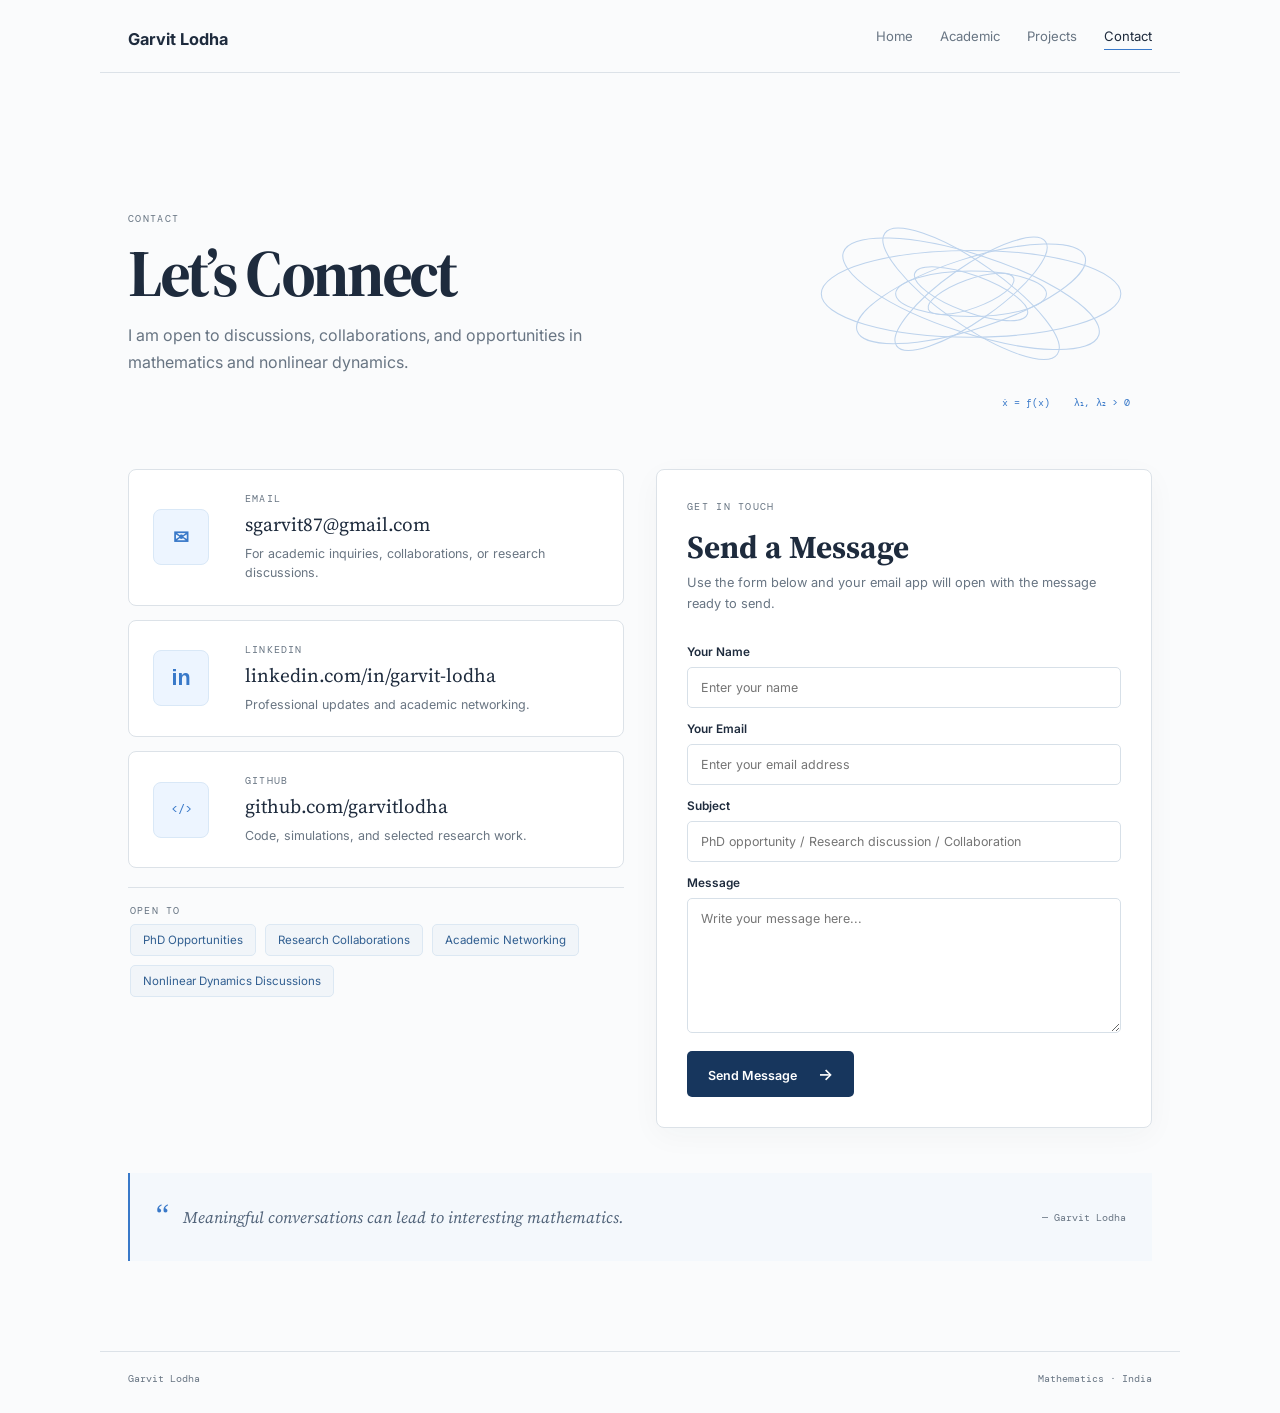
==== contact.html @ 1b2eda85 "Add files via upload" ====
<!DOCTYPE html>
<html lang="en">
<head>
  <meta charset="UTF-8">
  <meta name="viewport" content="width=device-width, initial-scale=1.0">
  <title>Contact | Garvit Lodha</title>
  <link rel="stylesheet" href="style.css">
</head>
<body>

<header class="site-header">
  <a class="site-title" href="index.html">Garvit Lodha</a>
  <nav>
    <a href="index.html">Home</a>
    <a href="academic.html">Academic</a>
    <a href="projects.html">Projects</a>
    <a class="active" href="contact.html">Contact</a>
  </nav>
</header>

<main>
  <section class="contact-hero">
    <div class="contact-hero-copy">
      <p class="label">CONTACT</p>
      <h1>Let’s Connect</h1>
      <p class="subtitle">
        I am open to discussions, collaborations, and opportunities
        in mathematics and nonlinear dynamics.
      </p>
    </div>

    <div class="contact-visual" aria-hidden="true">
      <svg viewBox="0 0 420 230" role="presentation">
        <g fill="none" stroke="currentColor">
          <ellipse cx="245" cy="115" rx="145" ry="42"/>
          <ellipse cx="245" cy="115" rx="130" ry="38" transform="rotate(18 245 115)"/>
          <ellipse cx="245" cy="115" rx="116" ry="34" transform="rotate(-18 245 115)"/>
          <ellipse cx="245" cy="115" rx="102" ry="30" transform="rotate(35 245 115)"/>
          <ellipse cx="245" cy="115" rx="88" ry="26" transform="rotate(-35 245 115)"/>
          <ellipse cx="245" cy="115" rx="73" ry="22"/>
          <ellipse cx="245" cy="115" rx="58" ry="18" transform="rotate(20 245 115)"/>
          <ellipse cx="245" cy="115" rx="44" ry="14" transform="rotate(-20 245 115)"/>
        </g>
      </svg>
      <div class="contact-equation">ẋ = f(x) &nbsp;&nbsp; λ₁, λ₂ &gt; 0</div>
    </div>
  </section>

  <section class="contact-layout">
    <div class="contact-left">
      <div class="contact-card">
        <span class="contact-icon">✉</span>
        <div>
          <p class="contact-label">EMAIL</p>
          <a class="contact-value" href="mailto:sgarvit87@gmail.com">sgarvit87@gmail.com</a>
          <p class="contact-desc">For academic inquiries, collaborations, or research discussions.</p>
        </div>
      </div>

      <div class="contact-card">
        <span class="contact-icon">in</span>
        <div>
          <p class="contact-label">LINKEDIN</p>
          <a class="contact-value" href="https://www.linkedin.com/in/garvit-lodha-456593255/" target="_blank" rel="noopener">linkedin.com/in/garvit-lodha</a>
          <p class="contact-desc">Professional updates and academic networking.</p>
        </div>
      </div>

      <div class="contact-card">
        <span class="contact-icon">&lt;/&gt;</span>
        <div>
          <p class="contact-label">GITHUB</p>
          <a class="contact-value" href="https://github.com/garvitlodha" target="_blank" rel="noopener">github.com/garvitlodha</a>
          <p class="contact-desc">Code, simulations, and selected research work.</p>
        </div>
      </div>

      <div class="open-to">
        <p class="contact-label">OPEN TO</p>
        <div class="tags">
          <span>PhD Opportunities</span>
          <span>Research Collaborations</span>
          <span>Academic Networking</span>
          <span>Nonlinear Dynamics Discussions</span>
        </div>
      </div>
    </div>

    <div class="message-card">
      <p class="label">GET IN TOUCH</p>
      <h2>Send a Message</h2>
      <p class="message-intro">Use the form below and your email app will open with the message ready to send.</p>

      <form id="contact-form">
        <label for="name">Your Name</label>
        <input id="name" name="name" type="text" placeholder="Enter your name" required>

        <label for="email">Your Email</label>
        <input id="email" name="email" type="email" placeholder="Enter your email address" required>

        <label for="subject">Subject</label>
        <input id="subject" name="subject" type="text" placeholder="PhD opportunity / Research discussion / Collaboration" required>

        <label for="message">Message</label>
        <textarea id="message" name="message" rows="6" placeholder="Write your message here..." required></textarea>

        <button type="submit">Send Message <span>→</span></button>
      </form>
    </div>
  </section>

  <section class="contact-quote">
    <span>“</span>
    <p>Meaningful conversations can lead to interesting mathematics.</p>
    <small>— Garvit Lodha</small>
  </section>
</main>

<footer>
  <span>Garvit Lodha</span>
  <span>Mathematics · India</span>
</footer>

<script src="script.js"></script>
</body>
</html>
---- style.css ----
@import url('https://fonts.googleapis.com/css2?family=DM+Mono:wght@400;500&family=Inter:wght@400;500;600;700&family=Source+Serif+4:ital,wght@0,500;0,600;1,500&display=swap');

:root{--bg:#fafbfc;--paper:#fff;--text:#1e2b3d;--muted:#687583;--line:#dce2e8;--accent:#3979c9;--soft:#f1f5f9}
*{box-sizing:border-box}
html{scroll-behavior:smooth}
body{margin:0;background:var(--bg);color:var(--text);font-family:Inter,Arial,sans-serif}
a{text-decoration:none;color:inherit}
.site-header{max-width:1080px;margin:auto;padding:28px 28px 22px;border-bottom:1px solid var(--line);display:flex;justify-content:space-between;align-items:center}
.site-title{font-weight:700;font-size:1.02rem}
nav{display:flex;gap:27px}
nav a{font-size:.82rem;color:var(--muted);padding-bottom:5px;border-bottom:1px solid transparent}
nav a:hover,nav a.active{color:var(--text)}
nav a.active{border-color:var(--accent)}
main{max-width:1080px;margin:auto;padding:66px 28px 90px}
h1,h2{font-family:"Source Serif 4",Georgia,serif}
.label{font-family:"DM Mono",monospace;font-size:.63rem;letter-spacing:.13em;color:var(--muted);margin:0 0 15px}

/* HOME */
.intro-section{display:grid;grid-template-columns:minmax(0,1.25fr) 300px;gap:85px;align-items:center;min-height:570px}
.intro-text{padding-bottom:10px}
.intro-text h1{font-size:clamp(3.4rem,6vw,5.6rem);line-height:.98;letter-spacing:-.055em;margin:0}
.role{margin:12px 0 32px;color:var(--accent);font-size:.88rem;font-weight:500}
.bio{max-width:650px;margin:0 0 16px;color:#4f5b67;font-size:.94rem;line-height:1.82}
.interest-line{max-width:690px;margin-top:29px;padding-top:16px;border-top:1px solid var(--line);display:grid;grid-template-columns:115px 1fr;gap:15px;font-size:.73rem;line-height:1.65}
.interest-line span{color:var(--muted)}
.interest-line strong{font-weight:500}
.profile{position:relative}
.photo-wrap{background:var(--paper);padding:8px;border:1px solid var(--line)}
.photo-wrap img{display:block;width:100%;height:365px;object-fit:cover}
.caption{margin:11px 0 0;color:var(--muted);font-size:.66rem;line-height:1.5}
.math-mark{margin-top:17px;display:flex;justify-content:space-between;font: .61rem "DM Mono",monospace;color:var(--accent)}
.current-section{margin-top:70px;padding-top:40px;border-top:1px solid var(--line);display:grid;grid-template-columns:1fr 1fr;gap:90px}
.section-heading h2{margin:0;font-size:clamp(1.9rem,3.3vw,2.9rem);line-height:1.08;letter-spacing:-.04em}
.current-copy{max-width:480px;padding-top:18px}
.current-copy p{margin:0 0 20px;color:#596570;font-size:.9rem;line-height:1.8}
.current-copy a{color:var(--accent);font-size:.78rem;font-weight:600}

/* ACADEMIC + RESEARCH */
.page-intro{display:flex;justify-content:space-between;align-items:end;gap:40px}
.page-intro h1{font-size:clamp(2.8rem,5vw,4.7rem);line-height:1.02;letter-spacing:-.045em;margin:0}
.subtitle{color:var(--muted);font-size:.94rem;line-height:1.7;margin:15px 0 0}
.equation{font-family:"DM Mono",monospace;color:var(--accent);font-size:.68rem;display:grid;gap:8px;text-align:right}
.tabs{display:flex;margin-top:50px;border-bottom:1px solid var(--line)}
.tab{border:0;background:transparent;color:var(--muted);font:500 .86rem Inter,Arial,sans-serif;padding:13px 30px 14px;cursor:pointer;border-bottom:2px solid transparent}
.tab.active{color:var(--text);border-color:var(--accent);background:var(--paper)}
.tab-panel{display:none;padding-top:43px}.tab-panel.active{display:block}
.content-grid{display:grid;grid-template-columns:1.35fr .8fr;gap:85px}
.block{padding:0 0 38px;margin-bottom:38px;border-bottom:1px solid var(--line)}
.block:last-child{margin-bottom:0}
.block h2{font-size:1.48rem;line-height:1.3;margin:0 0 7px;font-weight:600}
.block>p:not(.label):not(.meta){color:#566270;line-height:1.75;font-size:.9rem;max-width:650px}
.education-item{padding-left:18px;border-left:2px solid #bcd4ef;margin:0 0 27px}
.education-item:last-child{margin-bottom:0}
.year,.meta{font-family:"DM Mono",monospace;font-size:.64rem;color:var(--muted)}
.education-item h2{margin:6px 0 3px;font-size:1.36rem}
.education-item p{margin:0;color:#566270;font-size:.86rem}
.meta{margin:8px 0 0!important}
.side-block{padding:0 0 38px}
.skills{display:flex;gap:10px}.skills span{background:var(--soft);border:1px solid #e0e8f0;padding:10px 18px;font-size:.78rem;border-radius:3px}
.research-sketch{border-top:1px solid var(--line);padding-top:24px;color:var(--muted)}
.research-sketch svg{width:100%;height:auto}.research-sketch path{stroke:#9dbfe5;stroke-width:1;opacity:.8}.research-sketch span{font:.63rem "DM Mono",monospace}
.research-grid{grid-template-columns:1.1fr .9fr}
.interest-list{list-style:none;margin:0;padding:0}.interest-list li{font-family:"Source Serif 4",Georgia,serif;font-size:1.16rem;padding:9px 0;border-bottom:1px solid var(--line)}
.interest-list li:before{content:"";display:inline-block;width:6px;height:6px;border-radius:50%;background:var(--accent);margin:0 13px 3px 0}
.research-aside{min-height:420px;background:var(--paper);border:1px solid var(--line);padding:35px;display:flex;flex-direction:column;justify-content:center;position:relative;overflow:hidden}
.large-equation{font:1.5rem "DM Mono",monospace;color:var(--accent);position:relative;z-index:2}
.phase-lines{position:absolute;width:520px;height:250px;border:1px solid #cfe0f2;border-radius:50%;transform:rotate(-25deg);right:-150px;top:95px}.phase-lines:before,.phase-lines:after{content:"";position:absolute;inset:20px;border:1px solid #d8e6f5;border-radius:50%}.phase-lines:after{inset:40px}
.research-aside p{position:relative;z-index:2;color:var(--muted);font:italic 1.05rem "Source Serif 4",Georgia,serif;line-height:1.5;margin-top:140px}
footer{max-width:1080px;margin:auto;padding:20px 28px 28px;border-top:1px solid var(--line);display:flex;justify-content:space-between;color:var(--muted);font:.62rem "DM Mono",monospace}

@media(max-width:760px){
.site-header{padding:22px 18px 17px}nav{gap:14px}nav a{font-size:.7rem}main{padding:48px 18px 65px}
.intro-section{grid-template-columns:1fr;gap:40px;min-height:0}
.intro-text h1{font-size:clamp(3rem,15vw,4.4rem)}
.role{margin-bottom:27px}.bio{font-size:.9rem;line-height:1.75}
.interest-line{grid-template-columns:1fr;gap:4px;margin-top:26px}
.profile{max-width:330px}.photo-wrap img{height:auto;max-height:430px}
.current-section{margin-top:55px;grid-template-columns:1fr;gap:18px}.current-copy{padding-top:0}
.page-intro{display:block}.equation{text-align:left;margin-top:20px;display:flex;gap:18px}
.tabs{margin-top:37px}.tab{padding-left:20px;padding-right:20px}
.content-grid,.research-grid{grid-template-columns:1fr;gap:35px}
.block{padding-bottom:30px;margin-bottom:30px}.research-aside{min-height:300px}
.research-aside p{margin-top:110px}footer{padding-left:18px;padding-right:18px}
}


/* PROJECTS */
.project-list{margin-top:55px}
.project-main{display:grid;grid-template-columns:55px 1fr;gap:20px;padding:35px 0;border-top:1px solid var(--line);border-bottom:1px solid var(--line)}
.project-number{font: .68rem "DM Mono",monospace;color:var(--accent)}
.project-main h2{font-size:2rem;line-height:1.25;max-width:850px;margin:0 0 16px}
.project-main p:not(.label){max-width:720px;color:#566270;line-height:1.8;font-size:.9rem}
.project-links{display:flex;gap:25px;margin-top:24px}
.project-links a{font-size:.78rem;font-weight:600;color:var(--accent)}
.project-links .disabled{opacity:.45;cursor:default}
.project-row{display:grid;grid-template-columns:55px 1fr auto;gap:20px;align-items:start;padding:30px 0;border-bottom:1px solid var(--line)}
.project-row h2{font-size:1.35rem;margin:0 0 7px}
.project-row p:not(.label){margin:0;color:#66727e;font-size:.86rem;line-height:1.7;max-width:650px}
.status{font: .6rem "DM Mono",monospace;color:var(--muted);padding-top:3px}

/* CONTACT */
.contact-hero{
  display:grid;
  grid-template-columns:1.1fr .9fr;
  gap:60px;
  align-items:center;
  min-height:310px;
}
.contact-hero-copy h1{
  font-size:clamp(3rem,5.2vw,4.8rem);
  line-height:1;
  letter-spacing:-.05em;
  margin:0;
}
.contact-hero-copy .subtitle{max-width:620px;font-size:1rem}
.contact-visual{
  min-height:230px;
  position:relative;
  display:flex;
  align-items:center;
  justify-content:center;
  color:#a9c6e8;
}
.contact-visual svg{width:100%;max-width:440px;opacity:.75}
.contact-equation{
  position:absolute;
  right:5%;
  bottom:4px;
  color:var(--accent);
  font:.65rem "DM Mono",monospace;
}
.contact-layout{
  display:grid;
  grid-template-columns:1fr 1fr;
  gap:32px;
  margin-top:20px;
}
.contact-left{
  display:flex;
  flex-direction:column;
  gap:14px;
}
.contact-card{
  display:grid;
  grid-template-columns:72px 1fr;
  gap:20px;
  align-items:center;
  background:var(--paper);
  border:1px solid var(--line);
  border-radius:8px;
  padding:22px 24px;
}
.contact-icon{
  width:56px;
  height:56px;
  display:flex;
  align-items:center;
  justify-content:center;
  border-radius:8px;
  background:#edf5ff;
  color:var(--accent);
  border:1px solid #d9e8f7;
  font-weight:700;
  font-size:1.2rem;
}
.contact-card:nth-child(2) .contact-icon{font-family:Arial,sans-serif;font-size:1.35rem}
.contact-card:nth-child(3) .contact-icon{font:.72rem "DM Mono",monospace}
.contact-label{
  font:.63rem "DM Mono",monospace;
  letter-spacing:.12em;
  color:var(--muted);
  margin:0 0 7px;
}
.contact-value{
  font-family:"Source Serif 4",Georgia,serif;
  color:var(--text);
  font-size:1.2rem;
  line-height:1.35;
  overflow-wrap:anywhere;
}
.contact-value:hover{color:var(--accent)}
.contact-desc{
  margin:6px 0 0;
  color:#697582;
  font-size:.78rem;
  line-height:1.55;
}
.open-to{
  padding:16px 2px 0;
  border-top:1px solid var(--line);
  margin-top:5px;
}
.tags{display:flex;flex-wrap:wrap;gap:9px}
.tags span{
  background:var(--soft);
  border:1px solid #dce8f3;
  color:#315f91;
  padding:8px 12px;
  border-radius:5px;
  font-size:.72rem;
}
.message-card{
  background:var(--paper);
  border:1px solid var(--line);
  border-radius:8px;
  padding:30px;
  box-shadow:0 8px 30px rgba(30,43,61,.035);
}
.message-card h2{
  font-size:2rem;
  margin:0 0 7px;
  line-height:1.2;
}
.message-intro{
  margin:0 0 25px;
  color:var(--muted);
  font-size:.8rem;
  line-height:1.6;
}
#contact-form{display:grid;gap:8px}
#contact-form label{
  font-size:.74rem;
  font-weight:600;
  margin-top:6px;
}
#contact-form input,
#contact-form textarea{
  width:100%;
  border:1px solid #d7e0e8;
  background:#fff;
  color:var(--text);
  border-radius:5px;
  padding:12px 13px;
  font:400 .78rem Inter,Arial,sans-serif;
  outline:none;
  resize:vertical;
}
#contact-form input:focus,
#contact-form textarea:focus{border-color:#8fb6df;box-shadow:0 0 0 3px #edf5ff}
#contact-form textarea{min-height:135px}
#contact-form button{
  margin-top:10px;
  justify-self:start;
  border:0;
  border-radius:5px;
  background:#17365d;
  color:#fff;
  padding:13px 21px;
  font:600 .78rem Inter,Arial,sans-serif;
  cursor:pointer;
}
#contact-form button:hover{background:#23558e}
#contact-form button span{margin-left:18px;font-size:1rem}
.contact-quote{
  margin-top:45px;
  padding:22px 26px;
  background:#f4f8fc;
  border-left:2px solid var(--accent);
  display:grid;
  grid-template-columns:auto 1fr auto;
  gap:14px;
  align-items:center;
}
.contact-quote>span{
  font:2rem "Source Serif 4",Georgia,serif;
  color:var(--accent);
}
.contact-quote p{
  margin:0;
  font:italic 1rem "Source Serif 4",Georgia,serif;
  color:#52647a;
}
.contact-quote small{
  font:.65rem "DM Mono",monospace;
  color:var(--muted);
}

@media(max-width:760px){
  .contact-hero{grid-template-columns:1fr;gap:10px;min-height:0}
  .contact-visual{min-height:170px}
  .contact-layout{grid-template-columns:1fr;gap:24px;margin-top:15px}
  .contact-card{grid-template-columns:58px 1fr;gap:15px;padding:18px}
  .contact-icon{width:48px;height:48px}
  .contact-value{font-size:1.05rem}
  .message-card{padding:23px 18px}
  .contact-quote{grid-template-columns:auto 1fr;gap:8px}
  .contact-quote small{grid-column:2}
}

/* PROJECTS */
.projects-hero{
  display:grid;grid-template-columns:1.2fr .8fr;gap:50px;align-items:end;
  min-height:285px;
}
.projects-hero h1{font-size:clamp(3rem,5vw,4.6rem);line-height:1;letter-spacing:-.05em;margin:0}
.projects-note{align-self:center;justify-self:end;max-width:260px;color:#52647a}
.projects-note span{font:italic 1rem "Source Serif 4",Georgia,serif}
.projects-note small{display:block;margin-top:10px;font:.65rem "DM Mono",monospace}
.project-main-card{
  border:1px solid var(--line);border-radius:8px;background:var(--paper);
  padding:28px 30px;box-shadow:0 8px 30px rgba(30,43,61,.035)
}
.project-card-top{display:flex;justify-content:space-between;align-items:center;margin-bottom:18px}
.project-number{
  width:36px;height:36px;border-radius:5px;background:#0f5bd8;color:white;
  display:grid;place-items:center;font:.68rem "DM Mono",monospace
}
.project-status{
  border:1px solid #d9e8f7;background:#f4f8fc;color:#32659b;
  padding:8px 12px;border-radius:5px;font:.62rem "DM Mono",monospace
}
.project-card-grid{display:grid;grid-template-columns:1.05fr .95fr;gap:35px;align-items:center}
.project-card-copy h2{font-size:clamp(1.8rem,3vw,2.65rem);line-height:1.08;margin:4px 0 12px}
.project-meta{font:.68rem "DM Mono",monospace;color:var(--muted)}
.project-description{font-size:.82rem;line-height:1.75;max-width:610px}
.project-progress{
  border-top:1px solid var(--line);border-bottom:1px solid var(--line);
  padding:14px 0;margin:18px 0;display:grid;gap:9px;font-size:.75rem
}
.dot{display:inline-block;width:9px;height:9px;border-radius:50%;margin-right:8px}
.dot.done{background:#1aa36f}.dot.current{background:#2467d8}
.project-button{
  display:inline-flex;align-items:center;gap:20px;background:#17365d;color:#fff;
  padding:13px 19px;border-radius:5px;font-size:.75rem
}
.project-button:hover{background:#23558e}
.project-figure{color:#1f68dc;text-align:center}
.project-figure svg{width:100%;max-width:460px}
.project-figure p{font:italic .65rem "Source Serif 4",Georgia,serif;color:#61758c}
.project-quote{
  margin:28px 0 0;padding:20px 24px;background:#f4f8fc;border-left:2px solid var(--accent);
  display:flex;gap:12px;align-items:center
}
.project-quote span{font:2rem Georgia,serif;color:var(--accent)}
.project-quote p{margin:0;font:italic 1rem "Source Serif 4",Georgia,serif;color:#52647a}

/* PROJECT DETAIL */
.back-link{display:inline-block;margin:30px 0 18px;color:#155fc2;font-size:.75rem}
.detail-heading{max-width:1050px}
.detail-heading h1{font-size:clamp(2.2rem,4.5vw,4rem);line-height:1.05;letter-spacing:-.045em;margin:0 0 14px}
.detail-meta{font:.67rem "DM Mono",monospace;color:var(--muted)}
.detail-status{display:flex;flex-wrap:wrap;gap:10px;margin-top:18px}
.detail-status span{background:#f4f8fc;border:1px solid #dce8f3;padding:9px 13px;border-radius:5px;font-size:.7rem}
.detail-section,.detail-system,.detail-grid,.resources{margin-top:38px}
.detail-section{max-width:850px}
.detail-section h2,.detail-system h2,.detail-card h2,.resources h2{font-size:1.35rem;margin:0 0 10px}
.detail-section p,.detail-system p,.detail-card p,.detail-card li{font-size:.8rem;line-height:1.75;color:#52647a}
.detail-system{
  display:grid;grid-template-columns:1.05fr .95fr;gap:30px;align-items:center;
  padding:25px;border:1px solid var(--line);border-radius:8px;background:#fbfdff
}
.equation-box{
  margin:17px 0;padding:18px 20px;background:#fff;border:1px solid #dce6ef;
  border-radius:6px;font:1rem Georgia,serif;line-height:2;color:#17365d
}
.small-note{font-size:.68rem!important;color:var(--muted)!important}
.detail-attractor{color:#1f68dc;text-align:center}.detail-attractor svg{width:100%}
.detail-grid{display:grid;grid-template-columns:1fr 1fr;gap:18px}
.detail-card{
  border:1px solid var(--line);border-radius:8px;background:var(--paper);padding:22px
}
.detail-card:first-child{grid-row:span 2}
.detail-card ul{padding-left:18px;margin-bottom:0}
.mini-plot{
  height:70px;border:1px solid #dce6ef;background:#fbfdff;border-radius:5px;
  margin:14px 0;position:relative;overflow:hidden
}
.mini-plot:before,.mini-plot:after{
  content:"";position:absolute;left:-5%;right:-5%;height:2px;
  background:#286ddd;top:50%;transform:rotate(-5deg)
}
.mini-plot:after{background:#e25a5a;transform:rotate(7deg);opacity:.8}
.detail-card small{font-size:.65rem;color:var(--muted)}
.image-strip{display:grid;grid-template-columns:repeat(3,1fr);gap:5px;margin:14px 0}
.image-strip div{
  height:55px;background:#e9eef4;border:1px solid #d8e0e8;display:grid;
  place-items:center;font:.58rem "DM Mono",monospace;color:#61758c
}
.resource-grid{display:grid;grid-template-columns:repeat(4,1fr);gap:10px}
.resource{
  border:1px solid #dce8f3;background:#f4f8fc;border-radius:6px;padding:15px;
  display:grid;gap:6px
}
.resource strong{font-size:.75rem}.resource span{font-size:.63rem;color:var(--muted)}
.resource.muted{opacity:.55}
.detail-footer-note{
  margin:25px 0;padding:20px 24px;background:#f4f8fc;
  font:italic .9rem "Source Serif 4",Georgia,serif;color:#52647a
}
.detail-footer-note span{float:right;font:.63rem "DM Mono",monospace}

@media(max-width:760px){
  .projects-hero,.project-card-grid,.detail-system{grid-template-columns:1fr}
  .projects-hero{min-height:0;gap:18px}
  .projects-note{justify-self:start}
  .project-main-card{padding:20px 17px}
  .project-card-top{align-items:flex-start;gap:10px}
  .project-status{font-size:.54rem}
  .detail-grid{grid-template-columns:1fr}
  .detail-card:first-child{grid-row:auto}
  .resource-grid{grid-template-columns:1fr 1fr}
  .detail-footer-note span{float:none;display:block;margin-top:8px}
}
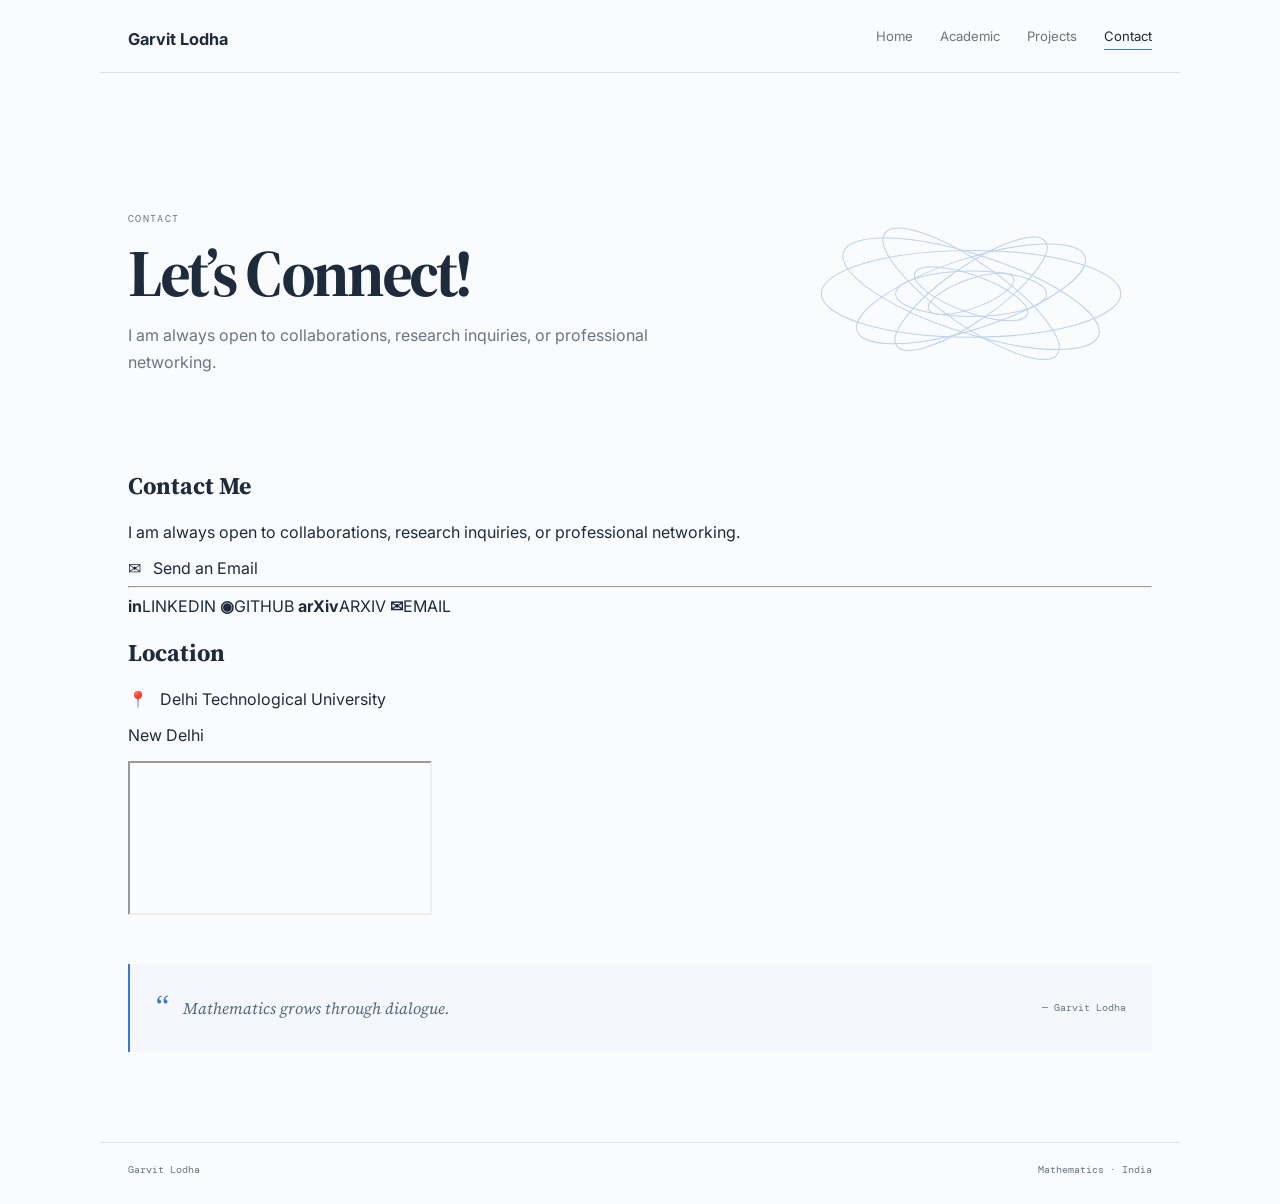
==== commit 24bb3f43: "Add files via upload" ====
--- a/contact.html
+++ b/contact.html
@@ -7,7 +7,6 @@
   <link rel="stylesheet" href="style.css">
 </head>
 <body>
-
 <header class="site-header">
   <a class="site-title" href="index.html">Garvit Lodha</a>
   <nav>
@@ -22,15 +21,11 @@
   <section class="contact-hero">
     <div class="contact-hero-copy">
       <p class="label">CONTACT</p>
-      <h1>Let’s Connect</h1>
-      <p class="subtitle">
-        I am open to discussions, collaborations, and opportunities
-        in mathematics and nonlinear dynamics.
-      </p>
+      <h1>Let’s Connect!</h1>
+      <p class="subtitle">I am always open to collaborations, research inquiries, or professional networking.</p>
     </div>
-
     <div class="contact-visual" aria-hidden="true">
-      <svg viewBox="0 0 420 230" role="presentation">
+      <svg viewBox="0 0 420 230">
         <g fill="none" stroke="currentColor">
           <ellipse cx="245" cy="115" rx="145" ry="42"/>
           <ellipse cx="245" cy="115" rx="130" ry="38" transform="rotate(18 245 115)"/>
@@ -42,76 +37,50 @@
           <ellipse cx="245" cy="115" rx="44" ry="14" transform="rotate(-20 245 115)"/>
         </g>
       </svg>
-      <div class="contact-equation">ẋ = f(x) &nbsp;&nbsp; λ₁, λ₂ &gt; 0</div>
     </div>
   </section>
 
-  <section class="contact-layout">
-    <div class="contact-left">
-      <div class="contact-card">
-        <span class="contact-icon">✉</span>
-        <div>
-          <p class="contact-label">EMAIL</p>
-          <a class="contact-value" href="mailto:sgarvit87@gmail.com">sgarvit87@gmail.com</a>
-          <p class="contact-desc">For academic inquiries, collaborations, or research discussions.</p>
-        </div>
-      </div>
+  <section class="simple-contact-box">
+    <h2>Contact Me</h2>
+    <p>I am always open to collaborations, research inquiries, or professional networking.</p>
+    <a class="email-button" href="mailto:sgarvit87@gmail.com">✉ &nbsp; Send an Email</a>
+  </section>
 
-      <div class="contact-card">
-        <span class="contact-icon">in</span>
-        <div>
-          <p class="contact-label">LINKEDIN</p>
-          <a class="contact-value" href="https://www.linkedin.com/in/garvit-lodha-456593255/" target="_blank" rel="noopener">linkedin.com/in/garvit-lodha</a>
-          <p class="contact-desc">Professional updates and academic networking.</p>
-        </div>
-      </div>
+  <hr class="contact-divider">
 
-      <div class="contact-card">
-        <span class="contact-icon">&lt;/&gt;</span>
-        <div>
-          <p class="contact-label">GITHUB</p>
-          <a class="contact-value" href="https://github.com/garvitlodha" target="_blank" rel="noopener">github.com/garvitlodha</a>
-          <p class="contact-desc">Code, simulations, and selected research work.</p>
-        </div>
-      </div>
+  <section class="profile-links">
+    <a href="https://www.linkedin.com/in/garvit-lodha-456593255/" target="_blank" rel="noopener">
+      <strong>in</strong><span>LINKEDIN</span>
+    </a>
+    <a href="https://github.com/garvitlodha" target="_blank" rel="noopener">
+      <strong>◉</strong><span>GITHUB</span>
+    </a>
+    <a href="https://arxiv.org/" target="_blank" rel="noopener">
+      <strong>arXiv</strong><span>ARXIV</span>
+    </a>
+    <a href="mailto:sgarvit87@gmail.com">
+      <strong>✉</strong><span>EMAIL</span>
+    </a>
+  </section>
 
-      <div class="open-to">
-        <p class="contact-label">OPEN TO</p>
-        <div class="tags">
-          <span>PhD Opportunities</span>
-          <span>Research Collaborations</span>
-          <span>Academic Networking</span>
-          <span>Nonlinear Dynamics Discussions</span>
-        </div>
-      </div>
+  <section class="location-section">
+    <div>
+      <h2>Location</h2>
+      <p class="location-name">📍 &nbsp; Delhi Technological University</p>
+      <p class="location-city">New Delhi</p>
     </div>
-
-    <div class="message-card">
-      <p class="label">GET IN TOUCH</p>
-      <h2>Send a Message</h2>
-      <p class="message-intro">Use the form below and your email app will open with the message ready to send.</p>
-
-      <form id="contact-form">
-        <label for="name">Your Name</label>
-        <input id="name" name="name" type="text" placeholder="Enter your name" required>
-
-        <label for="email">Your Email</label>
-        <input id="email" name="email" type="email" placeholder="Enter your email address" required>
-
-        <label for="subject">Subject</label>
-        <input id="subject" name="subject" type="text" placeholder="PhD opportunity / Research discussion / Collaboration" required>
-
-        <label for="message">Message</label>
-        <textarea id="message" name="message" rows="6" placeholder="Write your message here..." required></textarea>
-
-        <button type="submit">Send Message <span>→</span></button>
-      </form>
+    <div class="map-box">
+      <iframe
+        src="https://www.google.com/maps?q=Delhi+Technological+University,+Bawana+Road,+Delhi&output=embed"
+        title="Delhi Technological University map"
+        loading="lazy"
+        referrerpolicy="no-referrer-when-downgrade"></iframe>
     </div>
   </section>
 
   <section class="contact-quote">
     <span>“</span>
-    <p>Meaningful conversations can lead to interesting mathematics.</p>
+    <p>Mathematics grows through dialogue.</p>
     <small>— Garvit Lodha</small>
   </section>
 </main>
@@ -120,7 +89,5 @@
   <span>Garvit Lodha</span>
   <span>Mathematics · India</span>
 </footer>
-
-<script src="script.js"></script>
 </body>
 </html>
